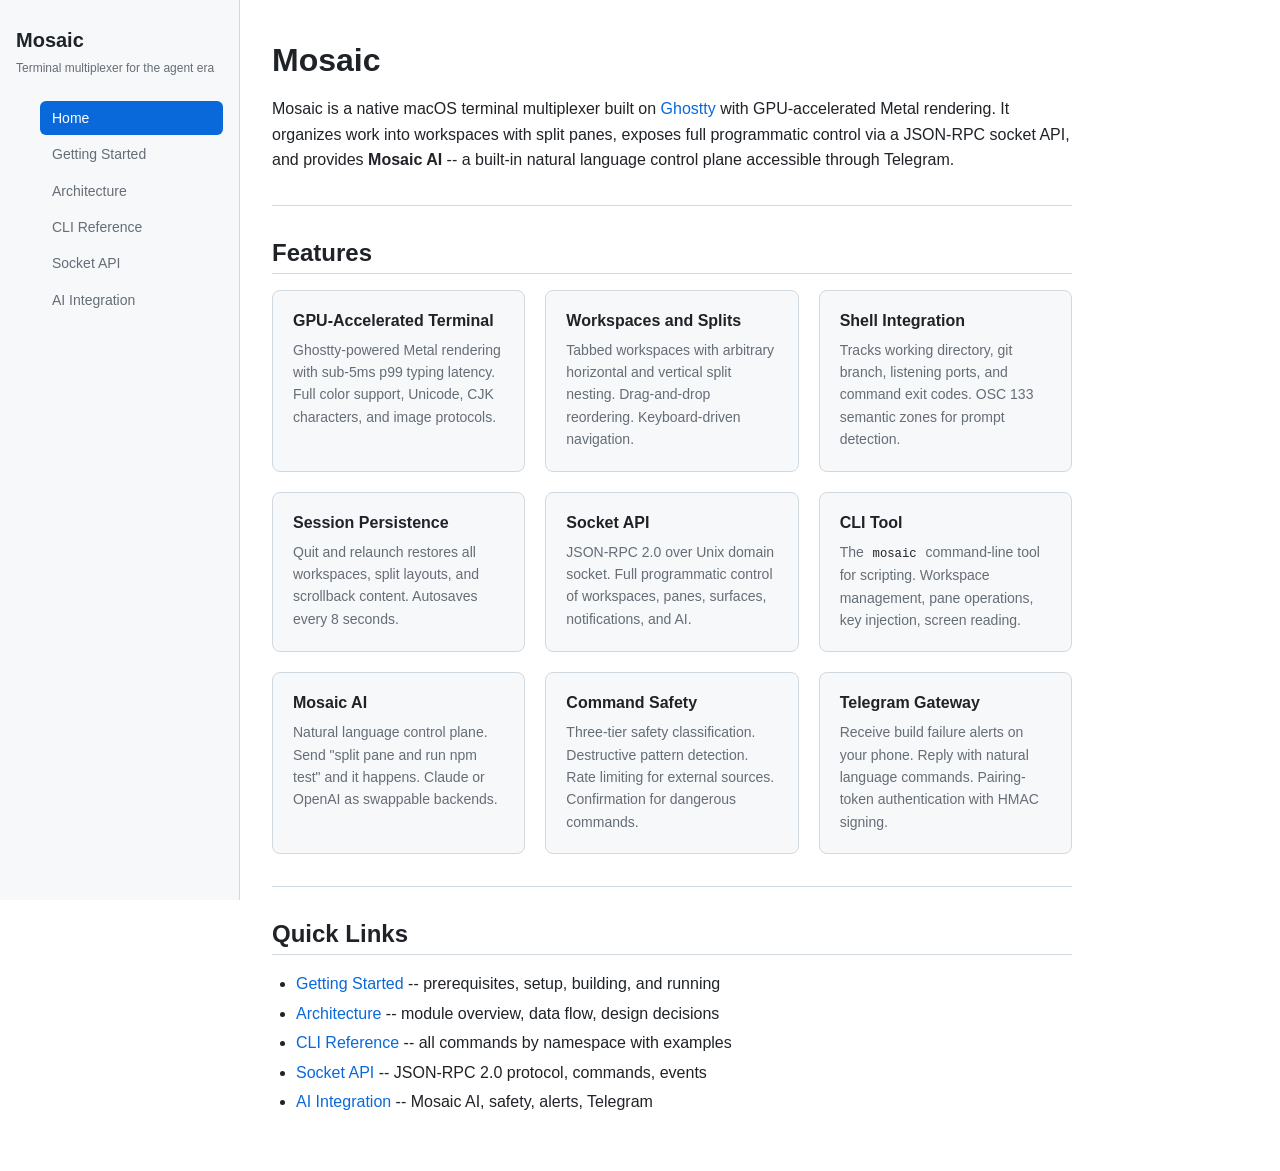
==== docs/index.html @ 4ef0d877 "Mosaic: Terminal multiplexer for the agent era Native macOS terminal multiplexer built on Ghostty wi" ====
<!DOCTYPE html>
<html lang="en">
<head>
    <meta charset="utf-8">
    <meta name="viewport" content="width=device-width, initial-scale=1">
    <title>Mosaic -- Terminal multiplexer for the agent era</title>
    <link rel="stylesheet" href="style.css">
</head>
<body>
<div class="page-wrapper">
    <aside class="sidebar">
        <a href="index.html" class="sidebar-logo">Mosaic</a>
        <p class="sidebar-tagline">Terminal multiplexer for the agent era</p>
        <nav>
            <ul>
                <li><a href="index.html" class="active">Home</a></li>
                <li><a href="getting-started.html">Getting Started</a></li>
                <li><a href="architecture.html">Architecture</a></li>
                <li><a href="cli-reference.html">CLI Reference</a></li>
                <li><a href="socket-api.html">Socket API</a></li>
                <li><a href="ai-integration.html">AI Integration</a></li>
            </ul>
        </nav>
    </aside>

    <main class="content">
        <h1>Mosaic</h1>
        <p>
            Mosaic is a native macOS terminal multiplexer built on
            <a href="https://ghostty.org/">Ghostty</a> with GPU-accelerated Metal
            rendering. It organizes work into workspaces with split panes, exposes
            full programmatic control via a JSON-RPC socket API, and provides
            <strong>Mosaic AI</strong> -- a built-in natural language control plane
            accessible through Telegram.
        </p>

        <hr>

        <h2>Features</h2>

        <div class="feature-grid">
            <div class="feature-card">
                <h3>GPU-Accelerated Terminal</h3>
                <p>Ghostty-powered Metal rendering with sub-5ms p99 typing latency. Full color support, Unicode, CJK characters, and image protocols.</p>
            </div>
            <div class="feature-card">
                <h3>Workspaces and Splits</h3>
                <p>Tabbed workspaces with arbitrary horizontal and vertical split nesting. Drag-and-drop reordering. Keyboard-driven navigation.</p>
            </div>
            <div class="feature-card">
                <h3>Shell Integration</h3>
                <p>Tracks working directory, git branch, listening ports, and command exit codes. OSC 133 semantic zones for prompt detection.</p>
            </div>
            <div class="feature-card">
                <h3>Session Persistence</h3>
                <p>Quit and relaunch restores all workspaces, split layouts, and scrollback content. Autosaves every 8 seconds.</p>
            </div>
            <div class="feature-card">
                <h3>Socket API</h3>
                <p>JSON-RPC 2.0 over Unix domain socket. Full programmatic control of workspaces, panes, surfaces, notifications, and AI.</p>
            </div>
            <div class="feature-card">
                <h3>CLI Tool</h3>
                <p>The <code>mosaic</code> command-line tool for scripting. Workspace management, pane operations, key injection, screen reading.</p>
            </div>
            <div class="feature-card">
                <h3>Mosaic AI</h3>
                <p>Natural language control plane. Send "split pane and run npm test" and it happens. Claude or OpenAI as swappable backends.</p>
            </div>
            <div class="feature-card">
                <h3>Command Safety</h3>
                <p>Three-tier safety classification. Destructive pattern detection. Rate limiting for external sources. Confirmation for dangerous commands.</p>
            </div>
            <div class="feature-card">
                <h3>Telegram Gateway</h3>
                <p>Receive build failure alerts on your phone. Reply with natural language commands. Pairing-token authentication with HMAC signing.</p>
            </div>
        </div>

        <hr>

        <h2>Quick Links</h2>
        <ul>
            <li><a href="getting-started.html">Getting Started</a> -- prerequisites, setup, building, and running</li>
            <li><a href="architecture.html">Architecture</a> -- module overview, data flow, design decisions</li>
            <li><a href="cli-reference.html">CLI Reference</a> -- all commands by namespace with examples</li>
            <li><a href="socket-api.html">Socket API</a> -- JSON-RPC 2.0 protocol, commands, events</li>
            <li><a href="ai-integration.html">AI Integration</a> -- Mosaic AI, safety, alerts, Telegram</li>
        </ul>
    </main>
</div>
</body>
</html>
---- docs/style.css ----
/* Mosaic Documentation -- style.css */

/* ------------------------------------------------------------------ */
/* Reset & Base                                                       */
/* ------------------------------------------------------------------ */

*,
*::before,
*::after {
    box-sizing: border-box;
    margin: 0;
    padding: 0;
}

:root {
    --font-sans: -apple-system, BlinkMacSystemFont, "Segoe UI", Roboto,
        Oxygen-Sans, Ubuntu, Cantarell, "Helvetica Neue", sans-serif;
    --font-mono: "SF Mono", SFMono-Regular, ui-monospace, Menlo, Monaco,
        Consolas, "Liberation Mono", "Courier New", monospace;

    /* Light mode */
    --bg: #ffffff;
    --bg-alt: #f6f8fa;
    --fg: #1f2328;
    --fg-muted: #656d76;
    --border: #d1d9e0;
    --accent: #0969da;
    --accent-hover: #0550ae;
    --code-bg: #f6f8fa;
    --code-fg: #1f2328;
    --pre-bg: #161b22;
    --pre-fg: #e6edf3;
    --nav-bg: #f6f8fa;
    --nav-border: #d1d9e0;
    --table-stripe: #f6f8fa;
    --sidebar-width: 240px;
    --content-max: 800px;
    --kbd-bg: #f0f0f0;
    --kbd-border: #ccc;

    /* Syntax highlighting (dark background) */
    --syn-keyword: #ff7b72;
    --syn-string: #a5d6ff;
    --syn-comment: #8b949e;
    --syn-number: #79c0ff;
    --syn-type: #ffa657;
    --syn-func: #d2a8ff;
}

@media (prefers-color-scheme: dark) {
    :root {
        --bg: #0d1117;
        --bg-alt: #161b22;
        --fg: #e6edf3;
        --fg-muted: #8b949e;
        --border: #30363d;
        --accent: #58a6ff;
        --accent-hover: #79c0ff;
        --code-bg: #161b22;
        --code-fg: #e6edf3;
        --pre-bg: #161b22;
        --pre-fg: #e6edf3;
        --nav-bg: #161b22;
        --nav-border: #30363d;
        --table-stripe: #161b22;
        --kbd-bg: #21262d;
        --kbd-border: #30363d;
    }
}

html {
    font-size: 16px;
    line-height: 1.6;
    -webkit-font-smoothing: antialiased;
    -moz-osx-font-smoothing: grayscale;
}

body {
    font-family: var(--font-sans);
    color: var(--fg);
    background: var(--bg);
}

/* ------------------------------------------------------------------ */
/* Layout                                                             */
/* ------------------------------------------------------------------ */

.page-wrapper {
    display: flex;
    min-height: 100vh;
}

/* Sidebar navigation */
.sidebar {
    position: fixed;
    top: 0;
    left: 0;
    width: var(--sidebar-width);
    height: 100vh;
    overflow-y: auto;
    padding: 1.5rem 1rem;
    background: var(--nav-bg);
    border-right: 1px solid var(--nav-border);
    z-index: 10;
}

.sidebar-logo {
    font-size: 1.25rem;
    font-weight: 700;
    color: var(--fg);
    text-decoration: none;
    display: block;
    margin-bottom: 0.25rem;
}

.sidebar-tagline {
    font-size: 0.75rem;
    color: var(--fg-muted);
    margin-bottom: 1.5rem;
    line-height: 1.4;
}

.sidebar nav ul {
    list-style: none;
}

.sidebar nav ul li {
    margin-bottom: 0.125rem;
}

.sidebar nav ul li a {
    display: block;
    padding: 0.375rem 0.75rem;
    color: var(--fg-muted);
    text-decoration: none;
    font-size: 0.875rem;
    border-radius: 6px;
    transition: background 0.15s, color 0.15s;
}

.sidebar nav ul li a:hover {
    background: var(--border);
    color: var(--fg);
}

.sidebar nav ul li a.active {
    background: var(--accent);
    color: #fff;
}

/* Main content */
.content {
    margin-left: var(--sidebar-width);
    flex: 1;
    padding: 2.5rem 2rem;
    max-width: calc(var(--content-max) + 4rem);
}

/* ------------------------------------------------------------------ */
/* Typography                                                         */
/* ------------------------------------------------------------------ */

h1, h2, h3, h4, h5, h6 {
    font-weight: 600;
    line-height: 1.25;
    margin-top: 2rem;
    margin-bottom: 1rem;
    color: var(--fg);
}

h1 { font-size: 2rem; margin-top: 0; }
h2 { font-size: 1.5rem; padding-bottom: 0.3rem; border-bottom: 1px solid var(--border); }
h3 { font-size: 1.25rem; }
h4 { font-size: 1rem; }

p {
    margin-bottom: 1rem;
}

a {
    color: var(--accent);
    text-decoration: none;
}

a:hover {
    color: var(--accent-hover);
    text-decoration: underline;
}

ul, ol {
    margin-bottom: 1rem;
    padding-left: 1.5rem;
}

li {
    margin-bottom: 0.25rem;
}

/* ------------------------------------------------------------------ */
/* Code                                                               */
/* ------------------------------------------------------------------ */

code {
    font-family: var(--font-mono);
    font-size: 0.875em;
    background: var(--code-bg);
    color: var(--code-fg);
    padding: 0.15em 0.4em;
    border-radius: 4px;
}

pre {
    background: var(--pre-bg);
    color: var(--pre-fg);
    border-radius: 8px;
    padding: 1rem 1.25rem;
    overflow-x: auto;
    margin-bottom: 1rem;
    line-height: 1.5;
    font-size: 0.875rem;
}

pre code {
    background: none;
    color: inherit;
    padding: 0;
    border-radius: 0;
    font-size: inherit;
}

/* Syntax classes */
.kw  { color: var(--syn-keyword); }
.str { color: var(--syn-string); }
.cmt { color: var(--syn-comment); }
.num { color: var(--syn-number); }
.typ { color: var(--syn-type); }
.fn  { color: var(--syn-func); }

/* ------------------------------------------------------------------ */
/* Tables                                                             */
/* ------------------------------------------------------------------ */

table {
    width: 100%;
    border-collapse: collapse;
    margin-bottom: 1.5rem;
    font-size: 0.9rem;
}

th, td {
    text-align: left;
    padding: 0.625rem 0.75rem;
    border: 1px solid var(--border);
}

th {
    background: var(--bg-alt);
    font-weight: 600;
}

tr:nth-child(even) td {
    background: var(--table-stripe);
}

/* ------------------------------------------------------------------ */
/* Keyboard shortcut tag                                              */
/* ------------------------------------------------------------------ */

kbd {
    font-family: var(--font-mono);
    font-size: 0.8em;
    background: var(--kbd-bg);
    border: 1px solid var(--kbd-border);
    border-radius: 4px;
    padding: 0.1em 0.4em;
}

/* ------------------------------------------------------------------ */
/* Blockquote                                                         */
/* ------------------------------------------------------------------ */

blockquote {
    border-left: 4px solid var(--accent);
    padding: 0.5rem 1rem;
    margin: 0 0 1rem 0;
    color: var(--fg-muted);
    background: var(--bg-alt);
    border-radius: 0 6px 6px 0;
}

blockquote p:last-child {
    margin-bottom: 0;
}

/* ------------------------------------------------------------------ */
/* Horizontal Rule                                                    */
/* ------------------------------------------------------------------ */

hr {
    border: none;
    border-top: 1px solid var(--border);
    margin: 2rem 0;
}

/* ------------------------------------------------------------------ */
/* Feature grid (landing page)                                        */
/* ------------------------------------------------------------------ */

.feature-grid {
    display: grid;
    grid-template-columns: repeat(auto-fill, minmax(240px, 1fr));
    gap: 1.25rem;
    margin-bottom: 2rem;
}

.feature-card {
    background: var(--bg-alt);
    border: 1px solid var(--border);
    border-radius: 8px;
    padding: 1.25rem;
}

.feature-card h3 {
    font-size: 1rem;
    margin-top: 0;
    margin-bottom: 0.5rem;
}

.feature-card p {
    font-size: 0.875rem;
    color: var(--fg-muted);
    margin-bottom: 0;
}

/* ------------------------------------------------------------------ */
/* Responsive                                                         */
/* ------------------------------------------------------------------ */

@media (max-width: 768px) {
    .sidebar {
        position: static;
        width: 100%;
        height: auto;
        border-right: none;
        border-bottom: 1px solid var(--nav-border);
        padding: 1rem;
    }

    .sidebar nav ul {
        display: flex;
        flex-wrap: wrap;
        gap: 0.25rem;
    }

    .content {
        margin-left: 0;
        padding: 1.5rem 1rem;
    }

    .feature-grid {
        grid-template-columns: 1fr;
    }
}
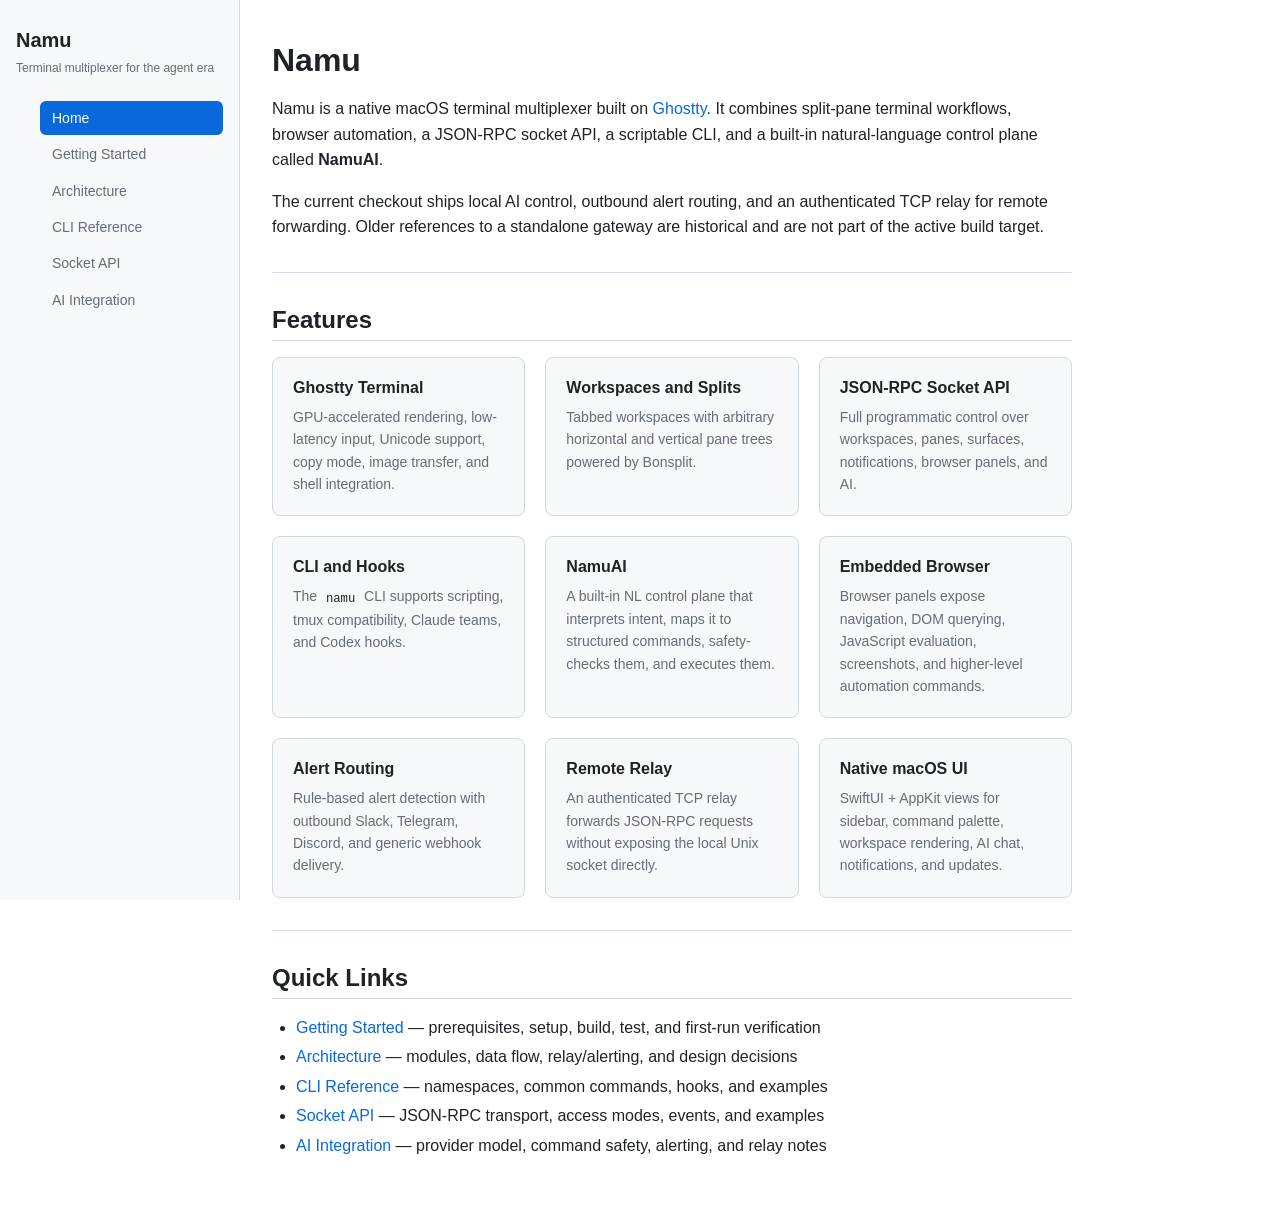
==== commit e169add6: "docs: refresh Namu docs for current architecture" ====
--- a/docs/index.html
+++ b/docs/index.html
@@ -3,13 +3,13 @@
 <head>
     <meta charset="utf-8">
     <meta name="viewport" content="width=device-width, initial-scale=1">
-    <title>Mosaic -- Terminal multiplexer for the agent era</title>
+    <title>Namu — Terminal multiplexer for the agent era</title>
     <link rel="stylesheet" href="style.css">
 </head>
 <body>
 <div class="page-wrapper">
     <aside class="sidebar">
-        <a href="index.html" class="sidebar-logo">Mosaic</a>
+        <a href="index.html" class="sidebar-logo">Namu</a>
         <p class="sidebar-tagline">Terminal multiplexer for the agent era</p>
         <nav>
             <ul>
@@ -24,14 +24,17 @@
     </aside>
 
     <main class="content">
-        <h1>Mosaic</h1>
+        <h1>Namu</h1>
         <p>
-            Mosaic is a native macOS terminal multiplexer built on
-            <a href="https://ghostty.org/">Ghostty</a> with GPU-accelerated Metal
-            rendering. It organizes work into workspaces with split panes, exposes
-            full programmatic control via a JSON-RPC socket API, and provides
-            <strong>Mosaic AI</strong> -- a built-in natural language control plane
-            accessible through Telegram.
+            Namu is a native macOS terminal multiplexer built on
+            <a href="https://ghostty.org/">Ghostty</a>. It combines split-pane terminal
+            workflows, browser automation, a JSON-RPC socket API, a scriptable CLI, and a
+            built-in natural-language control plane called <strong>NamuAI</strong>.
+        </p>
+        <p>
+            The current checkout ships local AI control, outbound alert routing, and an
+            authenticated TCP relay for remote forwarding. Older references to a standalone
+            gateway are historical and are not part of the active build target.
         </p>
 
         <hr>
@@ -40,40 +43,40 @@
 
         <div class="feature-grid">
             <div class="feature-card">
-                <h3>GPU-Accelerated Terminal</h3>
-                <p>Ghostty-powered Metal rendering with sub-5ms p99 typing latency. Full color support, Unicode, CJK characters, and image protocols.</p>
+                <h3>Ghostty Terminal</h3>
+                <p>GPU-accelerated rendering, low-latency input, Unicode support, copy mode, image transfer, and shell integration.</p>
             </div>
             <div class="feature-card">
                 <h3>Workspaces and Splits</h3>
-                <p>Tabbed workspaces with arbitrary horizontal and vertical split nesting. Drag-and-drop reordering. Keyboard-driven navigation.</p>
+                <p>Tabbed workspaces with arbitrary horizontal and vertical pane trees powered by Bonsplit.</p>
             </div>
             <div class="feature-card">
-                <h3>Shell Integration</h3>
-                <p>Tracks working directory, git branch, listening ports, and command exit codes. OSC 133 semantic zones for prompt detection.</p>
+                <h3>JSON-RPC Socket API</h3>
+                <p>Full programmatic control over workspaces, panes, surfaces, notifications, browser panels, and AI.</p>
             </div>
             <div class="feature-card">
-                <h3>Session Persistence</h3>
-                <p>Quit and relaunch restores all workspaces, split layouts, and scrollback content. Autosaves every 8 seconds.</p>
+                <h3>CLI and Hooks</h3>
+                <p>The <code>namu</code> CLI supports scripting, tmux compatibility, Claude teams, and Codex hooks.</p>
             </div>
             <div class="feature-card">
-                <h3>Socket API</h3>
-                <p>JSON-RPC 2.0 over Unix domain socket. Full programmatic control of workspaces, panes, surfaces, notifications, and AI.</p>
+                <h3>NamuAI</h3>
+                <p>A built-in NL control plane that interprets intent, maps it to structured commands, safety-checks them, and executes them.</p>
             </div>
             <div class="feature-card">
-                <h3>CLI Tool</h3>
-                <p>The <code>mosaic</code> command-line tool for scripting. Workspace management, pane operations, key injection, screen reading.</p>
+                <h3>Embedded Browser</h3>
+                <p>Browser panels expose navigation, DOM querying, JavaScript evaluation, screenshots, and higher-level automation commands.</p>
             </div>
             <div class="feature-card">
-                <h3>Mosaic AI</h3>
-                <p>Natural language control plane. Send "split pane and run npm test" and it happens. Claude or OpenAI as swappable backends.</p>
+                <h3>Alert Routing</h3>
+                <p>Rule-based alert detection with outbound Slack, Telegram, Discord, and generic webhook delivery.</p>
             </div>
             <div class="feature-card">
-                <h3>Command Safety</h3>
-                <p>Three-tier safety classification. Destructive pattern detection. Rate limiting for external sources. Confirmation for dangerous commands.</p>
+                <h3>Remote Relay</h3>
+                <p>An authenticated TCP relay forwards JSON-RPC requests without exposing the local Unix socket directly.</p>
             </div>
             <div class="feature-card">
-                <h3>Telegram Gateway</h3>
-                <p>Receive build failure alerts on your phone. Reply with natural language commands. Pairing-token authentication with HMAC signing.</p>
+                <h3>Native macOS UI</h3>
+                <p>SwiftUI + AppKit views for sidebar, command palette, workspace rendering, AI chat, notifications, and updates.</p>
             </div>
         </div>
 
@@ -81,11 +84,11 @@
 
         <h2>Quick Links</h2>
         <ul>
-            <li><a href="getting-started.html">Getting Started</a> -- prerequisites, setup, building, and running</li>
-            <li><a href="architecture.html">Architecture</a> -- module overview, data flow, design decisions</li>
-            <li><a href="cli-reference.html">CLI Reference</a> -- all commands by namespace with examples</li>
-            <li><a href="socket-api.html">Socket API</a> -- JSON-RPC 2.0 protocol, commands, events</li>
-            <li><a href="ai-integration.html">AI Integration</a> -- Mosaic AI, safety, alerts, Telegram</li>
+            <li><a href="getting-started.html">Getting Started</a> — prerequisites, setup, build, test, and first-run verification</li>
+            <li><a href="architecture.html">Architecture</a> — modules, data flow, relay/alerting, and design decisions</li>
+            <li><a href="cli-reference.html">CLI Reference</a> — namespaces, common commands, hooks, and examples</li>
+            <li><a href="socket-api.html">Socket API</a> — JSON-RPC transport, access modes, events, and examples</li>
+            <li><a href="ai-integration.html">AI Integration</a> — provider model, command safety, alerting, and relay notes</li>
         </ul>
     </main>
 </div>
--- a/docs/style.css
+++ b/docs/style.css
@@ -1,4 +1,4 @@
-/* Mosaic Documentation -- style.css */
+/* Namu Documentation -- style.css */
 
 /* ------------------------------------------------------------------ */
 /* Reset & Base                                                       */
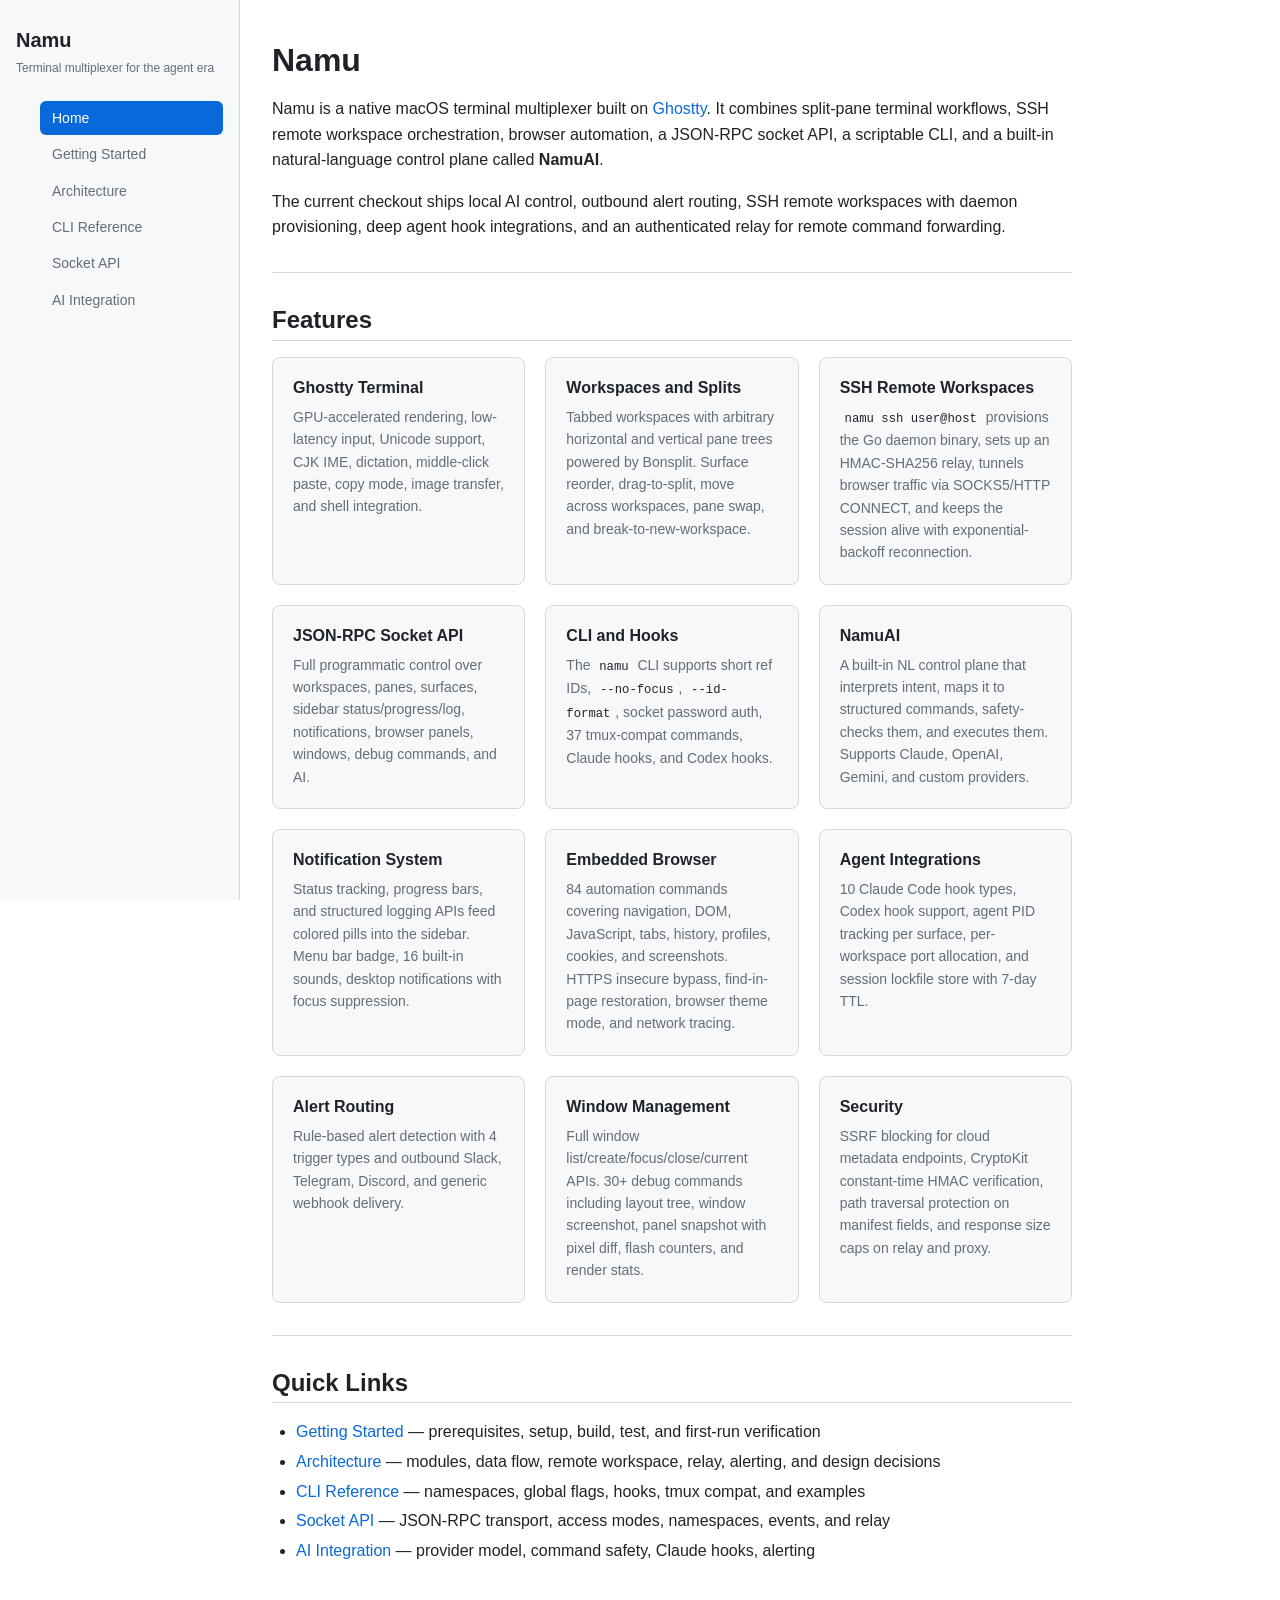
==== commit f30ab6e5: "docs: update all documentation for feature parity completion - Rewrite README.md with complete featu" ====
--- a/docs/index.html
+++ b/docs/index.html
@@ -28,13 +28,14 @@
         <p>
             Namu is a native macOS terminal multiplexer built on
             <a href="https://ghostty.org/">Ghostty</a>. It combines split-pane terminal
-            workflows, browser automation, a JSON-RPC socket API, a scriptable CLI, and a
-            built-in natural-language control plane called <strong>NamuAI</strong>.
+            workflows, SSH remote workspace orchestration, browser automation, a JSON-RPC
+            socket API, a scriptable CLI, and a built-in natural-language control plane
+            called <strong>NamuAI</strong>.
         </p>
         <p>
-            The current checkout ships local AI control, outbound alert routing, and an
-            authenticated TCP relay for remote forwarding. Older references to a standalone
-            gateway are historical and are not part of the active build target.
+            The current checkout ships local AI control, outbound alert routing, SSH remote
+            workspaces with daemon provisioning, deep agent hook integrations, and an
+            authenticated relay for remote command forwarding.
         </p>
 
         <hr>
@@ -44,39 +45,51 @@
         <div class="feature-grid">
             <div class="feature-card">
                 <h3>Ghostty Terminal</h3>
-                <p>GPU-accelerated rendering, low-latency input, Unicode support, copy mode, image transfer, and shell integration.</p>
+                <p>GPU-accelerated rendering, low-latency input, Unicode support, CJK IME, dictation, middle-click paste, copy mode, image transfer, and shell integration.</p>
             </div>
             <div class="feature-card">
                 <h3>Workspaces and Splits</h3>
-                <p>Tabbed workspaces with arbitrary horizontal and vertical pane trees powered by Bonsplit.</p>
+                <p>Tabbed workspaces with arbitrary horizontal and vertical pane trees powered by Bonsplit. Surface reorder, drag-to-split, move across workspaces, pane swap, and break-to-new-workspace.</p>
+            </div>
+            <div class="feature-card">
+                <h3>SSH Remote Workspaces</h3>
+                <p><code>namu ssh user@host</code> provisions the Go daemon binary, sets up an HMAC-SHA256 relay, tunnels browser traffic via SOCKS5/HTTP CONNECT, and keeps the session alive with exponential-backoff reconnection.</p>
             </div>
             <div class="feature-card">
                 <h3>JSON-RPC Socket API</h3>
-                <p>Full programmatic control over workspaces, panes, surfaces, notifications, browser panels, and AI.</p>
+                <p>Full programmatic control over workspaces, panes, surfaces, sidebar status/progress/log, notifications, browser panels, windows, debug commands, and AI.</p>
             </div>
             <div class="feature-card">
                 <h3>CLI and Hooks</h3>
-                <p>The <code>namu</code> CLI supports scripting, tmux compatibility, Claude teams, and Codex hooks.</p>
+                <p>The <code>namu</code> CLI supports short ref IDs, <code>--no-focus</code>, <code>--id-format</code>, socket password auth, 37 tmux-compat commands, Claude hooks, and Codex hooks.</p>
             </div>
             <div class="feature-card">
                 <h3>NamuAI</h3>
-                <p>A built-in NL control plane that interprets intent, maps it to structured commands, safety-checks them, and executes them.</p>
+                <p>A built-in NL control plane that interprets intent, maps it to structured commands, safety-checks them, and executes them. Supports Claude, OpenAI, Gemini, and custom providers.</p>
+            </div>
+            <div class="feature-card">
+                <h3>Notification System</h3>
+                <p>Status tracking, progress bars, and structured logging APIs feed colored pills into the sidebar. Menu bar badge, 16 built-in sounds, desktop notifications with focus suppression.</p>
             </div>
             <div class="feature-card">
                 <h3>Embedded Browser</h3>
-                <p>Browser panels expose navigation, DOM querying, JavaScript evaluation, screenshots, and higher-level automation commands.</p>
+                <p>84 automation commands covering navigation, DOM, JavaScript, tabs, history, profiles, cookies, and screenshots. HTTPS insecure bypass, find-in-page restoration, browser theme mode, and network tracing.</p>
+            </div>
+            <div class="feature-card">
+                <h3>Agent Integrations</h3>
+                <p>10 Claude Code hook types, Codex hook support, agent PID tracking per surface, per-workspace port allocation, and session lockfile store with 7-day TTL.</p>
             </div>
             <div class="feature-card">
                 <h3>Alert Routing</h3>
-                <p>Rule-based alert detection with outbound Slack, Telegram, Discord, and generic webhook delivery.</p>
+                <p>Rule-based alert detection with 4 trigger types and outbound Slack, Telegram, Discord, and generic webhook delivery.</p>
             </div>
             <div class="feature-card">
-                <h3>Remote Relay</h3>
-                <p>An authenticated TCP relay forwards JSON-RPC requests without exposing the local Unix socket directly.</p>
+                <h3>Window Management</h3>
+                <p>Full window list/create/focus/close/current APIs. 30+ debug commands including layout tree, window screenshot, panel snapshot with pixel diff, flash counters, and render stats.</p>
             </div>
             <div class="feature-card">
-                <h3>Native macOS UI</h3>
-                <p>SwiftUI + AppKit views for sidebar, command palette, workspace rendering, AI chat, notifications, and updates.</p>
+                <h3>Security</h3>
+                <p>SSRF blocking for cloud metadata endpoints, CryptoKit constant-time HMAC verification, path traversal protection on manifest fields, and response size caps on relay and proxy.</p>
             </div>
         </div>
 
@@ -85,10 +98,10 @@
         <h2>Quick Links</h2>
         <ul>
             <li><a href="getting-started.html">Getting Started</a> — prerequisites, setup, build, test, and first-run verification</li>
-            <li><a href="architecture.html">Architecture</a> — modules, data flow, relay/alerting, and design decisions</li>
-            <li><a href="cli-reference.html">CLI Reference</a> — namespaces, common commands, hooks, and examples</li>
-            <li><a href="socket-api.html">Socket API</a> — JSON-RPC transport, access modes, events, and examples</li>
-            <li><a href="ai-integration.html">AI Integration</a> — provider model, command safety, alerting, and relay notes</li>
+            <li><a href="architecture.html">Architecture</a> — modules, data flow, remote workspace, relay, alerting, and design decisions</li>
+            <li><a href="cli-reference.html">CLI Reference</a> — namespaces, global flags, hooks, tmux compat, and examples</li>
+            <li><a href="socket-api.html">Socket API</a> — JSON-RPC transport, access modes, namespaces, events, and relay</li>
+            <li><a href="ai-integration.html">AI Integration</a> — provider model, command safety, Claude hooks, alerting</li>
         </ul>
     </main>
 </div>
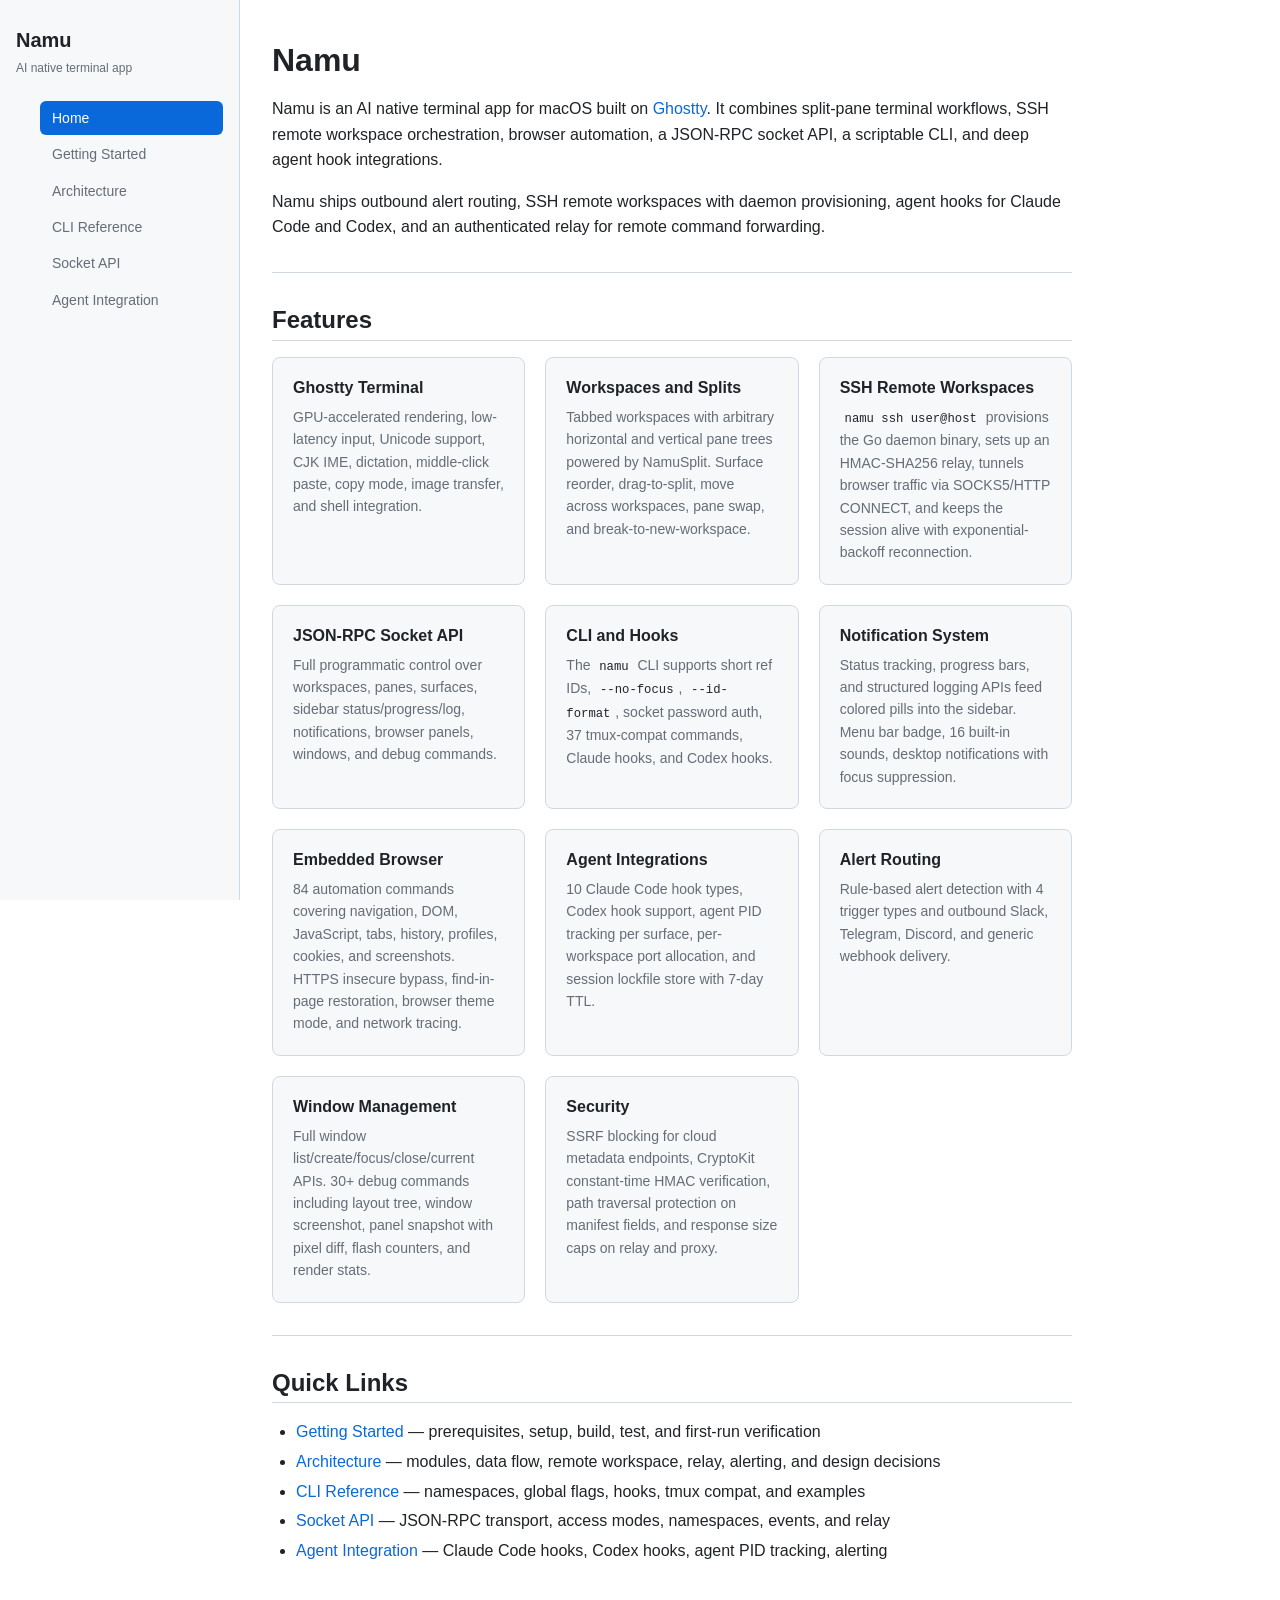
==== commit 4628aef5: "chore: collapse session schema to v1, remove stale backward compat, rewrite docs - SessionSnapshot: " ====
--- a/docs/index.html
+++ b/docs/index.html
@@ -3,14 +3,14 @@
 <head>
     <meta charset="utf-8">
     <meta name="viewport" content="width=device-width, initial-scale=1">
-    <title>Namu — Terminal multiplexer for the agent era</title>
+    <title>Namu — AI native terminal app</title>
     <link rel="stylesheet" href="style.css">
 </head>
 <body>
 <div class="page-wrapper">
     <aside class="sidebar">
         <a href="index.html" class="sidebar-logo">Namu</a>
-        <p class="sidebar-tagline">Terminal multiplexer for the agent era</p>
+        <p class="sidebar-tagline">AI native terminal app</p>
         <nav>
             <ul>
                 <li><a href="index.html" class="active">Home</a></li>
@@ -18,7 +18,7 @@
                 <li><a href="architecture.html">Architecture</a></li>
                 <li><a href="cli-reference.html">CLI Reference</a></li>
                 <li><a href="socket-api.html">Socket API</a></li>
-                <li><a href="ai-integration.html">AI Integration</a></li>
+                <li><a href="ai-integration.html">Agent Integration</a></li>
             </ul>
         </nav>
     </aside>
@@ -26,16 +26,15 @@
     <main class="content">
         <h1>Namu</h1>
         <p>
-            Namu is a native macOS terminal multiplexer built on
+            Namu is an AI native terminal app for macOS built on
             <a href="https://ghostty.org/">Ghostty</a>. It combines split-pane terminal
             workflows, SSH remote workspace orchestration, browser automation, a JSON-RPC
-            socket API, a scriptable CLI, and a built-in natural-language control plane
-            called <strong>NamuAI</strong>.
+            socket API, a scriptable CLI, and deep agent hook integrations.
         </p>
         <p>
-            The current checkout ships local AI control, outbound alert routing, SSH remote
-            workspaces with daemon provisioning, deep agent hook integrations, and an
-            authenticated relay for remote command forwarding.
+            Namu ships outbound alert routing, SSH remote workspaces with daemon
+            provisioning, agent hooks for Claude Code and Codex, and an authenticated
+            relay for remote command forwarding.
         </p>
 
         <hr>
@@ -49,7 +48,7 @@
             </div>
             <div class="feature-card">
                 <h3>Workspaces and Splits</h3>
-                <p>Tabbed workspaces with arbitrary horizontal and vertical pane trees powered by Bonsplit. Surface reorder, drag-to-split, move across workspaces, pane swap, and break-to-new-workspace.</p>
+                <p>Tabbed workspaces with arbitrary horizontal and vertical pane trees powered by NamuSplit. Surface reorder, drag-to-split, move across workspaces, pane swap, and break-to-new-workspace.</p>
             </div>
             <div class="feature-card">
                 <h3>SSH Remote Workspaces</h3>
@@ -57,15 +56,11 @@
             </div>
             <div class="feature-card">
                 <h3>JSON-RPC Socket API</h3>
-                <p>Full programmatic control over workspaces, panes, surfaces, sidebar status/progress/log, notifications, browser panels, windows, debug commands, and AI.</p>
+                <p>Full programmatic control over workspaces, panes, surfaces, sidebar status/progress/log, notifications, browser panels, windows, and debug commands.</p>
             </div>
             <div class="feature-card">
                 <h3>CLI and Hooks</h3>
                 <p>The <code>namu</code> CLI supports short ref IDs, <code>--no-focus</code>, <code>--id-format</code>, socket password auth, 37 tmux-compat commands, Claude hooks, and Codex hooks.</p>
-            </div>
-            <div class="feature-card">
-                <h3>NamuAI</h3>
-                <p>A built-in NL control plane that interprets intent, maps it to structured commands, safety-checks them, and executes them. Supports Claude, OpenAI, Gemini, and custom providers.</p>
             </div>
             <div class="feature-card">
                 <h3>Notification System</h3>
@@ -101,7 +96,7 @@
             <li><a href="architecture.html">Architecture</a> — modules, data flow, remote workspace, relay, alerting, and design decisions</li>
             <li><a href="cli-reference.html">CLI Reference</a> — namespaces, global flags, hooks, tmux compat, and examples</li>
             <li><a href="socket-api.html">Socket API</a> — JSON-RPC transport, access modes, namespaces, events, and relay</li>
-            <li><a href="ai-integration.html">AI Integration</a> — provider model, command safety, Claude hooks, alerting</li>
+            <li><a href="ai-integration.html">Agent Integration</a> — Claude Code hooks, Codex hooks, agent PID tracking, alerting</li>
         </ul>
     </main>
 </div>
